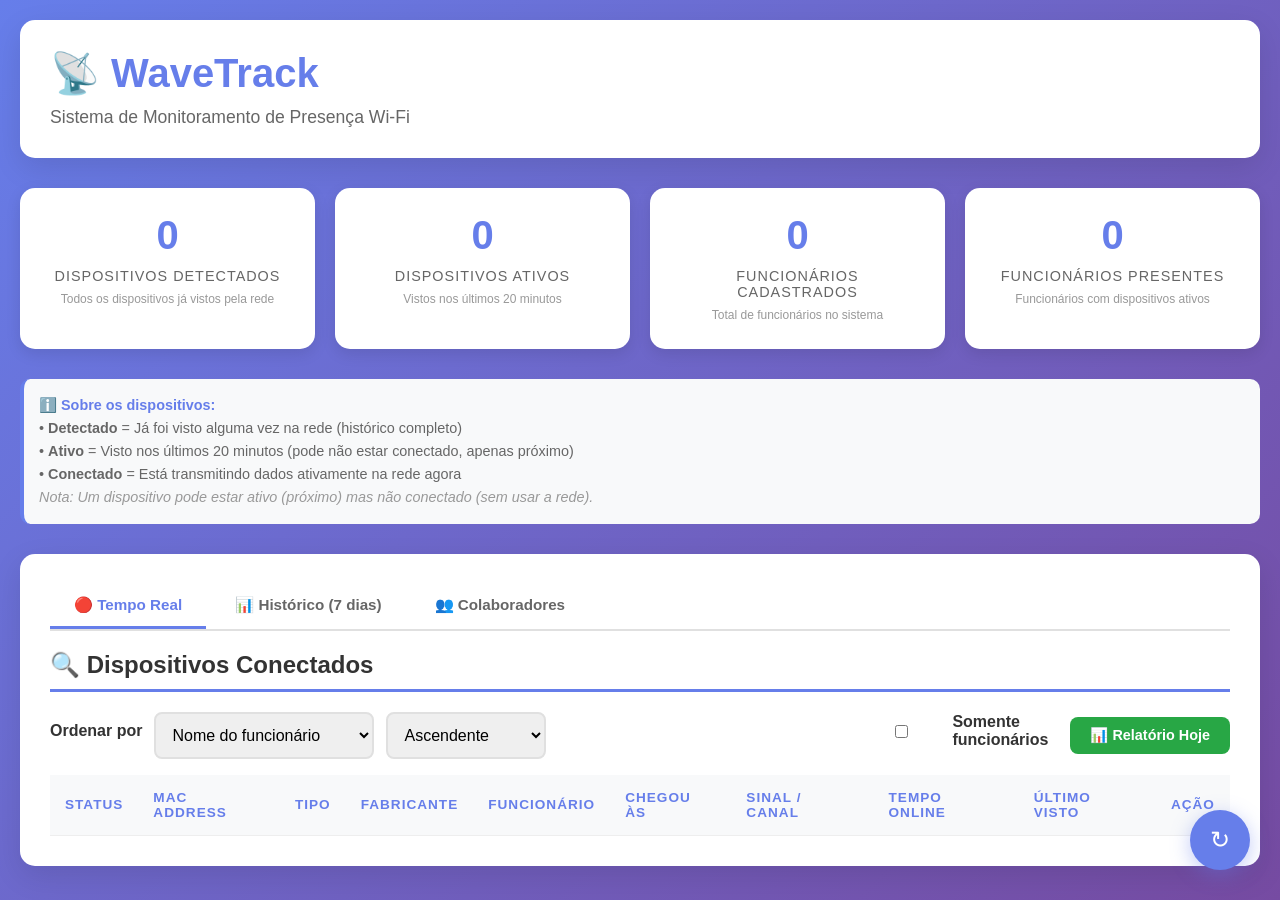
==== web/index.html @ fb675078 "# WaveTrack v1.0 - Sistema Completo de Monitoramento de Presença ## 🎉 Release Inicial - Production R" ====
<!DOCTYPE html>
<html lang="pt-BR">
<head>
    <meta charset="UTF-8">
    <meta name="viewport" content="width=device-width, initial-scale=1.0">
    <title>WaveTrack - Dashboard de Gerenciamento</title>
    <link rel="stylesheet" href="css/style.css">
</head>
<body>
    <div class="container">
        <header>
            <h1>📡 WaveTrack</h1>
            <p class="subtitle">Sistema de Monitoramento de Presença Wi-Fi</p>
        </header>

        <div class="stats">
            <div class="stat-card">
                <div class="stat-number" id="totalDevices">0</div>
                <div class="stat-label">Dispositivos Detectados</div>
                <div style="font-size: 0.75em; color: #999; margin-top: 8px; line-height: 1.3;">
                    Todos os dispositivos já vistos pela rede
                </div>
            </div>
            <div class="stat-card">
                <div class="stat-number" id="activeDevices">0</div>
                <div class="stat-label">Dispositivos Ativos</div>
                <div style="font-size: 0.75em; color: #999; margin-top: 8px; line-height: 1.3;">
                    Vistos nos últimos 20 minutos
                </div>
            </div>
            <div class="stat-card">
                <div class="stat-number" id="totalEmployees">0</div>
                <div class="stat-label">Funcionários Cadastrados</div>
                <div style="font-size: 0.75em; color: #999; margin-top: 8px; line-height: 1.3;">
                    Total de funcionários no sistema
                </div>
            </div>
            <div class="stat-card">
                <div class="stat-number" id="presentEmployees">0</div>
                <div class="stat-label">Funcionários Presentes</div>
                <div style="font-size: 0.75em; color: #999; margin-top: 8px; line-height: 1.3;">
                    Funcionários com dispositivos ativos
                </div>
            </div>
        </div>

        <div style="background: #f8f9fa; padding: 15px; border-radius: 10px; margin-bottom: 30px; border-left: 4px solid #667eea;">
            <p style="margin: 0; color: #555; font-size: 0.9em; line-height: 1.6;">
                <strong style="color: #667eea;">ℹ️ Sobre os dispositivos:</strong><br>
                <span style="color: #666;">
                    • <strong>Detectado</strong> = Já foi visto alguma vez na rede (histórico completo)<br>
                    • <strong>Ativo</strong> = Visto nos últimos 20 minutos (pode não estar conectado, apenas próximo)<br>
                    • <strong>Conectado</strong> = Está transmitindo dados ativamente na rede agora<br>
                    <em style="color: #999;">Nota: Um dispositivo pode estar ativo (próximo) mas não conectado (sem usar a rede).</em>
                </span>
            </p>
        </div>

        <div class="main-content">
            <div class="card">
                <!-- Tabs de navegação -->
                <div class="tabs">
                    <button class="tab active" onclick="switchTab('current')">
                        🔴 Tempo Real
                    </button>
                    <button class="tab" onclick="switchTab('history')">
                        📊 Histórico (7 dias)
                    </button>
                    <button class="tab" onclick="switchTab('employees')">
                        👥 Colaboradores
                    </button>
                </div>

                <!-- Aba: Tempo Real -->
                <div id="tab-current" class="tab-content active">
                    <h2>🔍 Dispositivos Conectados</h2>
                    <div style="display:flex; gap:12px; align-items:center; margin-bottom:16px; flex-wrap: wrap;">
                        <label style="font-weight:600; color:#333;">Ordenar por</label>
                        <select id="sortField" style="max-width:220px;">
                            <option value="name">Nome do funcionário</option>
                            <option value="arrival">Chegou às</option>
                            <option value="duration">Tempo online</option>
                        </select>
                        <select id="sortDir" style="max-width:160px;">
                            <option value="asc">Ascendente</option>
                            <option value="desc">Descendente</option>
                        </select>
                        <label style="display:flex; align-items:center; gap:8px; margin-left:auto;">
                            <input type="checkbox" id="onlyEmployees" /> Somente funcionários
                        </label>
                        <button class="btn btn-success" onclick="downloadReport()" style="margin-left:10px;">
                            📊 Relatório Hoje
                        </button>
                    </div>
                    <div id="devicesTableContainer">
                        <table id="devicesTable">
                            <thead>
                                <tr>
                                    <th>Status</th>
                                    <th>MAC Address</th>
                                    <th>Tipo</th>
                                    <th>Fabricante</th>
                                    <th>Funcionário</th>
                                    <th>Chegou às</th>
                                    <th>Sinal / Canal</th>
                                    <th>Tempo online</th>
                                    <th>Último Visto</th>
                                    <th>Ação</th>
                                </tr>
                            </thead>
                            <tbody id="devicesBody">
                            </tbody>
                        </table>
                    </div>
                </div>

                <!-- Aba: Histórico -->
                <div id="tab-history" class="tab-content">
                    <h2>📊 Histórico de Presença - Últimos 7 Dias</h2>
                    <div id="historyContainer"></div>
                </div>

                <!-- Aba: Colaboradores -->
                <div id="tab-employees" class="tab-content">
                    <h2>👥 Gerenciamento de Colaboradores</h2>
                    <div style="display:flex; justify-content:space-between; align-items:center; margin-bottom:20px;">
                        <p style="color:#666; margin:0;">Total de <strong id="employeeCount">0</strong> colaborador(es) cadastrado(s)</p>
                        <button class="btn btn-success" onclick="openNewEmployeeModal()">
                            ➕ Novo Colaborador
                        </button>
                    </div>
                    <div id="employeesTableContainer">
                        <table id="employeesTable">
                            <thead>
                                <tr>
                                    <th>Nome</th>
                                    <th>MAC Address</th>
                                    <th>Departamento</th>
                                    <th>Tipo de Dispositivo</th>
                                    <th>Fabricante</th>
                                    <th>Data de Cadastro</th>
                                    <th>Ações</th>
                                </tr>
                            </thead>
                            <tbody id="employeesBody">
                            </tbody>
                        </table>
                    </div>
                </div>
            </div>
        </div>
    </div>

    <!-- Modal de Cadastro -->
    <div id="associateModal" class="modal">
        <div class="modal-content">
            <h2 id="modalTitle">👤 Cadastrar Funcionário</h2>
            <form id="associateForm">
                <div class="form-group">
                    <label>MAC Address</label>
                    <input type="text" id="modalMAC" readonly class="mac-address">
                </div>
                <div class="form-group">
                    <label>Nome do Funcionário *</label>
                    <input type="text" id="employeeName" required placeholder="Digite o nome completo">
                </div>
                <div class="form-group">
                    <label>Departamento</label>
                    <input type="text" id="employeeDepartment" placeholder="Ex: TI, RH, Vendas">
                </div>
                <div class="form-group">
                    <label>Tipo de Dispositivo</label>
                    <select id="deviceType">
                        <option value="">Detectado automaticamente</option>
                        <optgroup label="Notebooks">
                            <option value="notebook-windows">Notebook Windows</option>
                            <option value="notebook-mac">Notebook Mac</option>
                            <option value="notebook-linux">Notebook Linux</option>
                        </optgroup>
                        <optgroup label="Smartphones">
                            <option value="iphone-17">iPhone 17</option>
                            <option value="iphone-16">iPhone 16</option>
                            <option value="iphone-15">iPhone 15</option>
                            <option value="iphone-14">iPhone 14</option>
                            <option value="iphone-13">iPhone 13</option>
                            <option value="iphone-12">iPhone 12</option>
                            <option value="samsung-s24">Samsung Galaxy S24</option>
                            <option value="samsung-s23">Samsung Galaxy S23</option>
                            <option value="samsung-a54">Samsung Galaxy A54</option>
                            <option value="xiaomi-13">Xiaomi 13</option>
                            <option value="xiaomi-redmi">Xiaomi Redmi Note</option>
                            <option value="motorola-edge">Motorola Edge</option>
                            <option value="motorola-moto-g">Moto G</option>
                        </optgroup>
                        <optgroup label="Tablets">
                            <option value="ipad-pro">iPad Pro</option>
                            <option value="ipad-air">iPad Air</option>
                            <option value="ipad">iPad</option>
                            <option value="samsung-tab-s9">Samsung Galaxy Tab S9</option>
                            <option value="samsung-tab-a">Samsung Galaxy Tab A</option>
                        </optgroup>
                    </select>
                </div>
                <div class="form-group">
                    <label>Fabricante</label>
                    <select id="deviceVendor">
                        <option value="">Detectado automaticamente</option>
                        <option value="Apple">Apple</option>
                        <option value="Samsung">Samsung</option>
                        <option value="Xiaomi">Xiaomi</option>
                        <option value="Motorola">Motorola</option>
                        <option value="Dell">Dell</option>
                        <option value="HP">HP</option>
                        <option value="Lenovo">Lenovo</option>
                        <option value="Asus">Asus</option>
                        <option value="Acer">Acer</option>
                        <option value="LG">LG</option>
                        <option value="Huawei">Huawei</option>
                        <option value="OnePlus">OnePlus</option>
                        <option value="Google">Google</option>
                        <option value="Microsoft">Microsoft</option>
                        <option value="Sony">Sony</option>
                    </select>
                </div>
                <div style="display: flex; gap: 10px; margin-top: 30px;">
                    <button type="submit" class="btn btn-success" style="flex: 1;">Salvar</button>
                    <button type="button" class="btn btn-primary" onclick="closeModal()" style="flex: 1;">Cancelar</button>
                </div>
            </form>
        </div>
    </div>

    <button class="refresh-btn" onclick="loadData()" title="Atualizar dados">
        ↻
    </button>

    <script src="js/app.js"></script>
</body>
</html>
---- web/css/style.css ----
* {
    margin: 0;
    padding: 0;
    box-sizing: border-box;
}

body {
    font-family: -apple-system, BlinkMacSystemFont, 'Segoe UI', Roboto, Oxygen, Ubuntu, Cantarell, sans-serif;
    background: linear-gradient(135deg, #667eea 0%, #764ba2 100%);
    min-height: 100vh;
    padding: 20px;
}

.container {
    max-width: 1400px;
    margin: 0 auto;
}

header {
    background: white;
    padding: 30px;
    border-radius: 15px;
    box-shadow: 0 10px 30px rgba(0,0,0,0.1);
    margin-bottom: 30px;
}

h1 {
    color: #667eea;
    font-size: 2.5em;
    margin-bottom: 10px;
}

.subtitle {
    color: #666;
    font-size: 1.1em;
}

.stats {
    display: grid;
    grid-template-columns: repeat(auto-fit, minmax(200px, 1fr));
    gap: 20px;
    margin-bottom: 30px;
}

.stat-card {
    background: white;
    padding: 25px;
    border-radius: 15px;
    box-shadow: 0 5px 15px rgba(0,0,0,0.1);
    text-align: center;
}

.stat-number {
    font-size: 2.5em;
    font-weight: bold;
    color: #667eea;
    margin-bottom: 10px;
}

.stat-label {
    color: #666;
    font-size: 0.9em;
    text-transform: uppercase;
    letter-spacing: 1px;
}

.main-content {
    display: grid;
    grid-template-columns: 1fr;
    gap: 30px;
}

.card {
    background: white;
    padding: 30px;
    border-radius: 15px;
    box-shadow: 0 10px 30px rgba(0,0,0,0.1);
}

h2 {
    color: #333;
    margin-bottom: 20px;
    padding-bottom: 10px;
    border-bottom: 3px solid #667eea;
}

table {
    width: 100%;
    border-collapse: collapse;
}

th, td {
    padding: 15px;
    text-align: left;
    border-bottom: 1px solid #eee;
}

th {
    background: #f8f9fa;
    color: #667eea;
    font-weight: 600;
    text-transform: uppercase;
    font-size: 0.85em;
    letter-spacing: 1px;
}

tr:hover {
    background: #f8f9fa;
}

.status {
    display: inline-block;
    padding: 5px 15px;
    border-radius: 20px;
    font-size: 0.85em;
    font-weight: 600;
}

.status.active {
    background: #d4edda;
    color: #155724;
}

.status.inactive {
    background: #f8d7da;
    color: #721c24;
}

.signal {
    display: flex;
    align-items: center;
    gap: 10px;
}

.signal-bar {
    width: 100px;
    height: 8px;
    background: #e0e0e0;
    border-radius: 4px;
    overflow: hidden;
}

.signal-fill {
    height: 100%;
    background: linear-gradient(90deg, #dc3545, #ffc107, #28a745);
    transition: width 0.3s;
}

.btn {
    padding: 10px 20px;
    border: none;
    border-radius: 8px;
    cursor: pointer;
    font-weight: 600;
    transition: all 0.3s;
    font-size: 0.9em;
}

.btn-primary {
    background: #667eea;
    color: white;
}

.btn-primary:hover {
    background: #5568d3;
    transform: translateY(-2px);
    box-shadow: 0 5px 15px rgba(102, 126, 234, 0.4);
}

.btn-success {
    background: #28a745;
    color: white;
}

.btn-success:hover {
    background: #218838;
}

.modal {
    display: none;
    position: fixed;
    top: 0;
    left: 0;
    width: 100%;
    height: 100%;
    background: rgba(0,0,0,0.5);
    z-index: 1000;
    align-items: center;
    justify-content: center;
}

.modal.show {
    display: flex;
}

.modal-content {
    background: white;
    padding: 40px;
    border-radius: 15px;
    max-width: 500px;
    width: 90%;
    box-shadow: 0 20px 60px rgba(0,0,0,0.3);
}

.form-group {
    margin-bottom: 20px;
}

label {
    display: block;
    margin-bottom: 8px;
    color: #333;
    font-weight: 600;
}

input, select {
    width: 100%;
    padding: 12px;
    border: 2px solid #e0e0e0;
    border-radius: 8px;
    font-size: 1em;
    transition: border-color 0.3s;
}

input:focus, select:focus {
    outline: none;
    border-color: #667eea;
}

.mac-address {
    font-family: 'Courier New', monospace;
    font-weight: 600;
    color: #764ba2;
}

.employee-name {
    font-weight: 600;
    color: #667eea;
}

.refresh-btn {
    position: fixed;
    bottom: 30px;
    right: 30px;
    width: 60px;
    height: 60px;
    border-radius: 50%;
    background: #667eea;
    color: white;
    border: none;
    cursor: pointer;
    box-shadow: 0 5px 20px rgba(102, 126, 234, 0.4);
    font-size: 1.5em;
    transition: all 0.3s;
}

.refresh-btn:hover {
    transform: scale(1.1) rotate(180deg);
}

.empty-state {
    text-align: center;
    padding: 60px 20px;
    color: #999;
}

.empty-state svg {
    width: 100px;
    height: 100px;
    margin-bottom: 20px;
    opacity: 0.3;
}

@keyframes spin {
    to { transform: rotate(360deg); }
}

.loading {
    animation: spin 1s linear infinite;
}

/* Tabs */
.tabs {
    display: flex;
    gap: 5px;
    margin-bottom: 20px;
    border-bottom: 2px solid #e0e0e0;
    flex-wrap: wrap;
}

.tab {
    padding: 12px 24px;
    background: transparent;
    border: none;
    cursor: pointer;
    font-weight: 600;
    color: #666;
    border-bottom: 3px solid transparent;
    transition: all 0.3s;
    font-size: 0.95em;
}

.tab:hover {
    color: #667eea;
    background: #f8f9fa;
}

.tab.active {
    color: #667eea;
    border-bottom-color: #667eea;
}

.tab-content {
    display: none;
}

.tab-content.active {
    display: block;
}

.history-header {
    display: flex;
    justify-content: space-between;
    align-items: center;
    margin-bottom: 20px;
    padding: 15px;
    background: #f8f9fa;
    border-radius: 10px;
}

.history-date {
    font-size: 1.2em;
    font-weight: 600;
    color: #667eea;
}

.history-stats {
    display: flex;
    gap: 20px;
    font-size: 0.9em;
    color: #666;
}

.history-stats span {
    display: flex;
    align-items: center;
    gap: 5px;
}

.badge {
    display: inline-block;
    padding: 4px 12px;
    border-radius: 12px;
    font-size: 0.85em;
    font-weight: 600;
    background: #667eea;
    color: white;
}

/* Action Buttons */
.btn-danger {
    background: #dc3545;
    color: white;
}

.btn-danger:hover {
    background: #c82333;
}

.btn-warning {
    background: #ffc107;
    color: #333;
}

.btn-warning:hover {
    background: #e0a800;
}

.btn-group {
    display: flex;
    gap: 8px;
}

.btn-sm {
    padding: 6px 12px;
    font-size: 0.8em;
}

.confirm-dialog {
    position: fixed;
    top: 0;
    left: 0;
    width: 100%;
    height: 100%;
    background: rgba(0,0,0,0.6);
    display: none;
    align-items: center;
    justify-content: center;
    z-index: 1001;
}

.confirm-dialog.show {
    display: flex;
}

.confirm-content {
    background: white;
    padding: 30px;
    border-radius: 10px;
    max-width: 400px;
    text-align: center;
}

.confirm-content h3 {
    color: #dc3545;
    margin-bottom: 15px;
}

.confirm-content p {
    color: #666;
    margin-bottom: 20px;
    line-height: 1.5;
}

.confirm-buttons {
    display: flex;
    gap: 10px;
    justify-content: center;
}
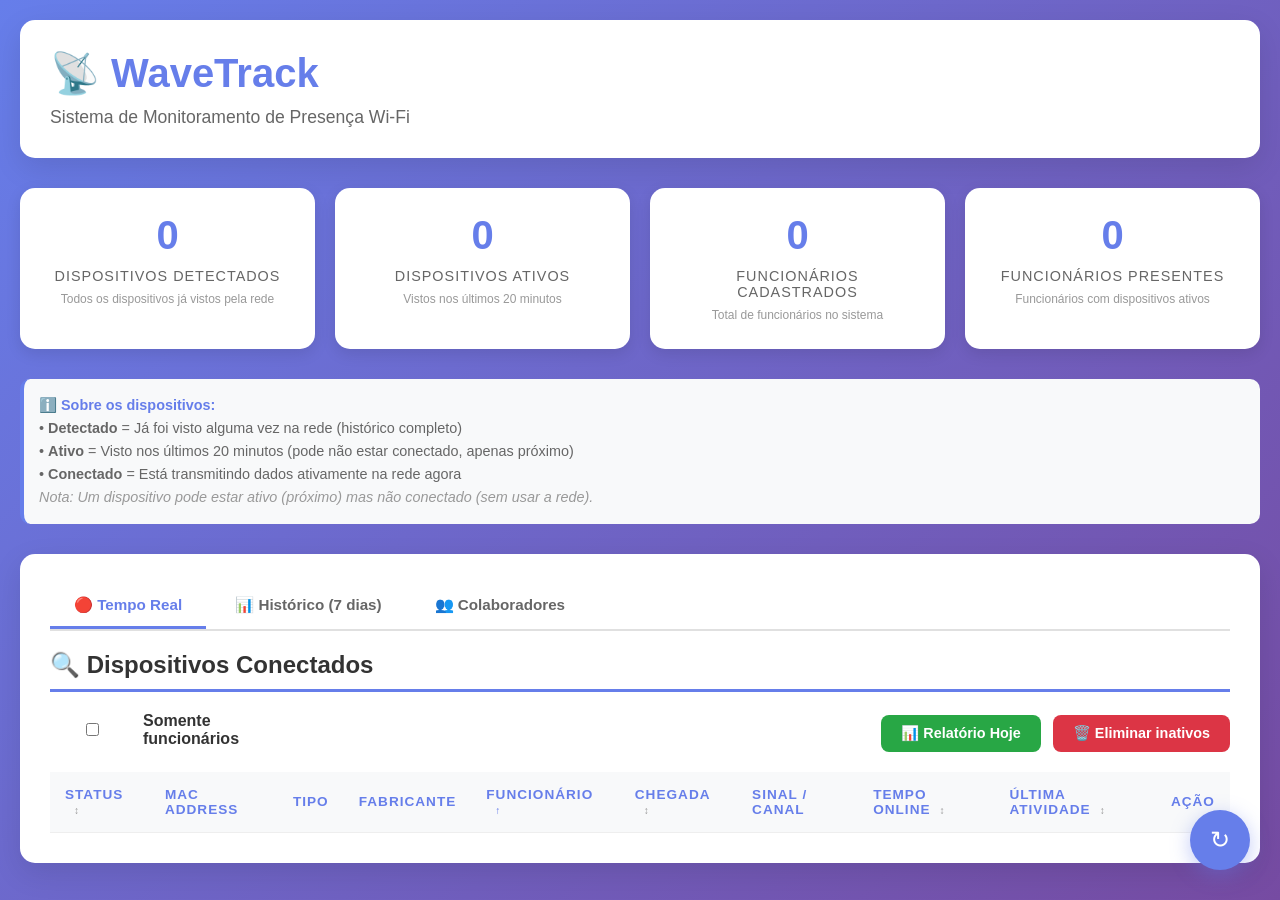
==== commit c4c3d2d5: "add inactive addresses removal" ====
--- a/web/index.html
+++ b/web/index.html
@@ -75,36 +75,29 @@
                 <div id="tab-current" class="tab-content active">
                     <h2>🔍 Dispositivos Conectados</h2>
                     <div style="display:flex; gap:12px; align-items:center; margin-bottom:16px; flex-wrap: wrap;">
-                        <label style="font-weight:600; color:#333;">Ordenar por</label>
-                        <select id="sortField" style="max-width:220px;">
-                            <option value="name">Nome do funcionário</option>
-                            <option value="arrival">Chegou às</option>
-                            <option value="duration">Tempo online</option>
-                        </select>
-                        <select id="sortDir" style="max-width:160px;">
-                            <option value="asc">Ascendente</option>
-                            <option value="desc">Descendente</option>
-                        </select>
-                        <label style="display:flex; align-items:center; gap:8px; margin-left:auto;">
+                        <label style="display:flex; align-items:center; gap:8px;">
                             <input type="checkbox" id="onlyEmployees" /> Somente funcionários
                         </label>
-                        <button class="btn btn-success" onclick="downloadReport()" style="margin-left:10px;">
+                        <button class="btn btn-success" onclick="downloadReport()" style="margin-left:auto;">
                             📊 Relatório Hoje
+                        </button>
+                        <button class="btn btn-danger" onclick="cleanupInactive()">
+                            🗑️ Eliminar inativos
                         </button>
                     </div>
                     <div id="devicesTableContainer">
                         <table id="devicesTable">
                             <thead>
                                 <tr>
-                                    <th>Status</th>
+                                    <th class="sortable" onclick="sortTable('status')">Status<span id="sort-status" class="sort-icon"></span></th>
                                     <th>MAC Address</th>
                                     <th>Tipo</th>
                                     <th>Fabricante</th>
-                                    <th>Funcionário</th>
-                                    <th>Chegou às</th>
+                                    <th class="sortable" onclick="sortTable('name')">Funcionário<span id="sort-name" class="sort-icon"></span></th>
+                                    <th class="sortable" onclick="sortTable('arrival')">Chegada<span id="sort-arrival" class="sort-icon"></span></th>
                                     <th>Sinal / Canal</th>
-                                    <th>Tempo online</th>
-                                    <th>Último Visto</th>
+                                    <th class="sortable" onclick="sortTable('duration')">Tempo online<span id="sort-duration" class="sort-icon"></span></th>
+                                    <th class="sortable" onclick="sortTable('lastseen')">Última atividade<span id="sort-lastseen" class="sort-icon"></span></th>
                                     <th>Ação</th>
                                 </tr>
                             </thead>
@@ -125,9 +118,14 @@
                     <h2>👥 Gerenciamento de Colaboradores</h2>
                     <div style="display:flex; justify-content:space-between; align-items:center; margin-bottom:20px;">
                         <p style="color:#666; margin:0;">Total de <strong id="employeeCount">0</strong> colaborador(es) cadastrado(s)</p>
-                        <button class="btn btn-success" onclick="openNewEmployeeModal()">
-                            ➕ Novo Colaborador
-                        </button>
+                        <div style="display:flex; gap:10px;">
+                            <button class="btn btn-primary" onclick="openQRCodeModal()">
+                                🔲 Gerar QR Code
+                            </button>
+                            <button class="btn btn-success" onclick="openNewEmployeeModal()">
+                                ➕ Novo Colaborador
+                            </button>
+                        </div>
                     </div>
                     <div id="employeesTableContainer">
                         <table id="employeesTable">
@@ -230,10 +228,58 @@
         </div>
     </div>
 
+    <!-- Modal do QR Code -->
+    <div id="qrModal" class="modal">
+        <div class="modal-content" style="max-width: 500px;">
+            <span class="close" onclick="closeQRModal()">&times;</span>
+            <h2 style="margin-bottom: 20px;">🔲 QR Code de Cadastro</h2>
+            
+            <div id="qrLoading" style="text-align:center; padding:40px; display:none;">
+                <div style="margin: 0 auto; width: 50px; height: 50px; border: 4px solid #f3f3f3; border-top: 4px solid #4CAF50; border-radius: 50%; animation: spin 1s linear infinite;"></div>
+                <p style="margin-top:15px; color:#666;">Gerando QR Code...</p>
+            </div>
+
+            <div id="qrContent" style="display:none;">
+                <div style="background:#f9f9f9; padding:20px; border-radius:10px; text-align:center; margin-bottom:20px;">
+                    <img id="qrCodeImage" src="" alt="QR Code" style="max-width:100%; height:auto; border-radius:8px;">
+                </div>
+
+                <div style="background:#e8f5e9; border-left:4px solid #4CAF50; padding:15px; border-radius:5px; margin-bottom:15px;">
+                    <p style="margin:0; font-size:14px; line-height:1.6;">
+                        <strong>📱 Instruções:</strong><br>
+                        1. Peça ao novo colaborador para escanear este QR Code<br>
+                        2. O colaborador deve estar conectado à mesma rede Wi-Fi<br>
+                        3. O QR Code expira em <strong>24 horas</strong><br>
+                        4. Pode ser usado <strong>apenas uma vez</strong>
+                    </p>
+                </div>
+
+                <div style="background:#fff3e0; border-left:4px solid #ff9800; padding:15px; border-radius:5px; margin-bottom:20px;">
+                    <p style="margin:0; font-size:13px;">
+                        ⏱️ Este QR Code expira em <strong id="qrExpiration">24 horas</strong>
+                    </p>
+                </div>
+
+                <div style="display:flex; gap:10px;">
+                    <button class="btn btn-primary" onclick="copyQRLink()" style="flex:1;">
+                        📋 Copiar Link
+                    </button>
+                    <button class="btn btn-success" onclick="closeQRModal()" style="flex:1;">
+                        ✓ Fechar
+                    </button>
+                </div>
+            </div>
+
+            <div id="qrError" style="display:none; background:#ffebee; border-left:4px solid #f44336; padding:15px; border-radius:5px;">
+                <p style="margin:0; color:#c62828;" id="qrErrorMessage"></p>
+            </div>
+        </div>
+    </div>
+
     <button class="refresh-btn" onclick="loadData()" title="Atualizar dados">
         ↻
     </button>
 
-    <script src="js/app.js"></script>
+    <script src="js/app.js?v=7"></script>
 </body>
 </html>
--- a/web/css/style.css
+++ b/web/css/style.css
@@ -102,6 +102,40 @@
     text-transform: uppercase;
     font-size: 0.85em;
     letter-spacing: 1px;
+}
+
+th.sortable {
+    cursor: pointer;
+    user-select: none;
+    transition: background-color 0.2s;
+}
+
+th.sortable:hover {
+    background: #e9ecef;
+}
+
+.sort-icon {
+    display: inline-block;
+    margin-left: 6px;
+    font-size: 0.75em;
+    color: #999;
+    transition: color 0.2s;
+    vertical-align: middle;
+    width: 12px;
+    text-align: center;
+}
+
+.sort-icon:empty::before {
+    content: '↕';
+}
+
+th.sortable:hover .sort-icon {
+    color: #667eea;
+}
+
+th.sortable.active .sort-icon {
+    color: #667eea;
+    font-weight: bold;
 }
 
 tr:hover {
@@ -185,8 +219,6 @@
     height: 100%;
     background: rgba(0,0,0,0.5);
     z-index: 1000;
-    align-items: center;
-    justify-content: center;
 }
 
 .modal.show {
@@ -200,6 +232,29 @@
     max-width: 500px;
     width: 90%;
     box-shadow: 0 20px 60px rgba(0,0,0,0.3);
+    position: relative;
+    margin: auto;
+}
+
+.close {
+    position: absolute;
+    top: 15px;
+    right: 20px;
+    font-size: 32px;
+    font-weight: bold;
+    color: #999;
+    cursor: pointer;
+    line-height: 1;
+    transition: color 0.3s;
+    background: none;
+    border: none;
+    padding: 0;
+    width: 32px;
+    height: 32px;
+}
+
+.close:hover {
+    color: #333;
 }
 
 .form-group {
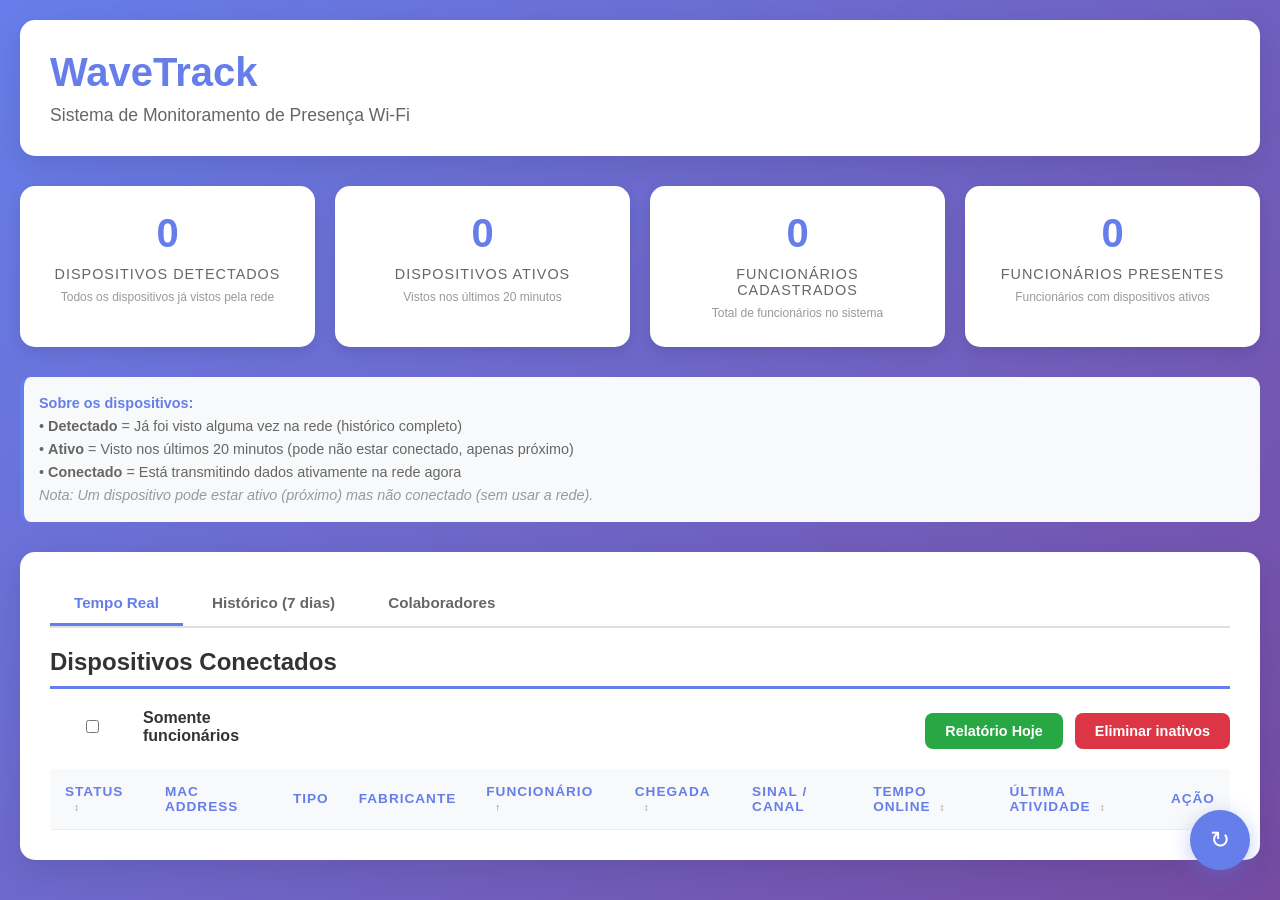
==== commit 0a28c304: "feat: launch WaveTrack v1.0 with SQLite migration, REST API enhancements, and reorganized documentat" ====
--- a/web/index.html
+++ b/web/index.html
@@ -1,285 +1,285 @@
 <!DOCTYPE html>
 <html lang="pt-BR">
 <head>
-    <meta charset="UTF-8">
-    <meta name="viewport" content="width=device-width, initial-scale=1.0">
-    <title>WaveTrack - Dashboard de Gerenciamento</title>
-    <link rel="stylesheet" href="css/style.css">
+ <meta charset="UTF-8">
+ <meta name="viewport" content="width=device-width, initial-scale=1.0">
+ <title>WaveTrack - Dashboard de Gerenciamento</title>
+ <link rel="stylesheet" href="css/style.css">
 </head>
 <body>
-    <div class="container">
-        <header>
-            <h1>📡 WaveTrack</h1>
-            <p class="subtitle">Sistema de Monitoramento de Presença Wi-Fi</p>
-        </header>
-
-        <div class="stats">
-            <div class="stat-card">
-                <div class="stat-number" id="totalDevices">0</div>
-                <div class="stat-label">Dispositivos Detectados</div>
-                <div style="font-size: 0.75em; color: #999; margin-top: 8px; line-height: 1.3;">
-                    Todos os dispositivos já vistos pela rede
-                </div>
-            </div>
-            <div class="stat-card">
-                <div class="stat-number" id="activeDevices">0</div>
-                <div class="stat-label">Dispositivos Ativos</div>
-                <div style="font-size: 0.75em; color: #999; margin-top: 8px; line-height: 1.3;">
-                    Vistos nos últimos 20 minutos
-                </div>
-            </div>
-            <div class="stat-card">
-                <div class="stat-number" id="totalEmployees">0</div>
-                <div class="stat-label">Funcionários Cadastrados</div>
-                <div style="font-size: 0.75em; color: #999; margin-top: 8px; line-height: 1.3;">
-                    Total de funcionários no sistema
-                </div>
-            </div>
-            <div class="stat-card">
-                <div class="stat-number" id="presentEmployees">0</div>
-                <div class="stat-label">Funcionários Presentes</div>
-                <div style="font-size: 0.75em; color: #999; margin-top: 8px; line-height: 1.3;">
-                    Funcionários com dispositivos ativos
-                </div>
-            </div>
-        </div>
-
-        <div style="background: #f8f9fa; padding: 15px; border-radius: 10px; margin-bottom: 30px; border-left: 4px solid #667eea;">
-            <p style="margin: 0; color: #555; font-size: 0.9em; line-height: 1.6;">
-                <strong style="color: #667eea;">ℹ️ Sobre os dispositivos:</strong><br>
-                <span style="color: #666;">
-                    • <strong>Detectado</strong> = Já foi visto alguma vez na rede (histórico completo)<br>
-                    • <strong>Ativo</strong> = Visto nos últimos 20 minutos (pode não estar conectado, apenas próximo)<br>
-                    • <strong>Conectado</strong> = Está transmitindo dados ativamente na rede agora<br>
-                    <em style="color: #999;">Nota: Um dispositivo pode estar ativo (próximo) mas não conectado (sem usar a rede).</em>
-                </span>
-            </p>
-        </div>
-
-        <div class="main-content">
-            <div class="card">
-                <!-- Tabs de navegação -->
-                <div class="tabs">
-                    <button class="tab active" onclick="switchTab('current')">
-                        🔴 Tempo Real
-                    </button>
-                    <button class="tab" onclick="switchTab('history')">
-                        📊 Histórico (7 dias)
-                    </button>
-                    <button class="tab" onclick="switchTab('employees')">
-                        👥 Colaboradores
-                    </button>
-                </div>
-
-                <!-- Aba: Tempo Real -->
-                <div id="tab-current" class="tab-content active">
-                    <h2>🔍 Dispositivos Conectados</h2>
-                    <div style="display:flex; gap:12px; align-items:center; margin-bottom:16px; flex-wrap: wrap;">
-                        <label style="display:flex; align-items:center; gap:8px;">
-                            <input type="checkbox" id="onlyEmployees" /> Somente funcionários
-                        </label>
-                        <button class="btn btn-success" onclick="downloadReport()" style="margin-left:auto;">
-                            📊 Relatório Hoje
-                        </button>
-                        <button class="btn btn-danger" onclick="cleanupInactive()">
-                            🗑️ Eliminar inativos
-                        </button>
-                    </div>
-                    <div id="devicesTableContainer">
-                        <table id="devicesTable">
-                            <thead>
-                                <tr>
-                                    <th class="sortable" onclick="sortTable('status')">Status<span id="sort-status" class="sort-icon"></span></th>
-                                    <th>MAC Address</th>
-                                    <th>Tipo</th>
-                                    <th>Fabricante</th>
-                                    <th class="sortable" onclick="sortTable('name')">Funcionário<span id="sort-name" class="sort-icon"></span></th>
-                                    <th class="sortable" onclick="sortTable('arrival')">Chegada<span id="sort-arrival" class="sort-icon"></span></th>
-                                    <th>Sinal / Canal</th>
-                                    <th class="sortable" onclick="sortTable('duration')">Tempo online<span id="sort-duration" class="sort-icon"></span></th>
-                                    <th class="sortable" onclick="sortTable('lastseen')">Última atividade<span id="sort-lastseen" class="sort-icon"></span></th>
-                                    <th>Ação</th>
-                                </tr>
-                            </thead>
-                            <tbody id="devicesBody">
-                            </tbody>
-                        </table>
-                    </div>
-                </div>
-
-                <!-- Aba: Histórico -->
-                <div id="tab-history" class="tab-content">
-                    <h2>📊 Histórico de Presença - Últimos 7 Dias</h2>
-                    <div id="historyContainer"></div>
-                </div>
-
-                <!-- Aba: Colaboradores -->
-                <div id="tab-employees" class="tab-content">
-                    <h2>👥 Gerenciamento de Colaboradores</h2>
-                    <div style="display:flex; justify-content:space-between; align-items:center; margin-bottom:20px;">
-                        <p style="color:#666; margin:0;">Total de <strong id="employeeCount">0</strong> colaborador(es) cadastrado(s)</p>
-                        <div style="display:flex; gap:10px;">
-                            <button class="btn btn-primary" onclick="openQRCodeModal()">
-                                🔲 Gerar QR Code
-                            </button>
-                            <button class="btn btn-success" onclick="openNewEmployeeModal()">
-                                ➕ Novo Colaborador
-                            </button>
-                        </div>
-                    </div>
-                    <div id="employeesTableContainer">
-                        <table id="employeesTable">
-                            <thead>
-                                <tr>
-                                    <th>Nome</th>
-                                    <th>MAC Address</th>
-                                    <th>Departamento</th>
-                                    <th>Tipo de Dispositivo</th>
-                                    <th>Fabricante</th>
-                                    <th>Data de Cadastro</th>
-                                    <th>Ações</th>
-                                </tr>
-                            </thead>
-                            <tbody id="employeesBody">
-                            </tbody>
-                        </table>
-                    </div>
-                </div>
-            </div>
-        </div>
-    </div>
-
-    <!-- Modal de Cadastro -->
-    <div id="associateModal" class="modal">
-        <div class="modal-content">
-            <h2 id="modalTitle">👤 Cadastrar Funcionário</h2>
-            <form id="associateForm">
-                <div class="form-group">
-                    <label>MAC Address</label>
-                    <input type="text" id="modalMAC" readonly class="mac-address">
-                </div>
-                <div class="form-group">
-                    <label>Nome do Funcionário *</label>
-                    <input type="text" id="employeeName" required placeholder="Digite o nome completo">
-                </div>
-                <div class="form-group">
-                    <label>Departamento</label>
-                    <input type="text" id="employeeDepartment" placeholder="Ex: TI, RH, Vendas">
-                </div>
-                <div class="form-group">
-                    <label>Tipo de Dispositivo</label>
-                    <select id="deviceType">
-                        <option value="">Detectado automaticamente</option>
-                        <optgroup label="Notebooks">
-                            <option value="notebook-windows">Notebook Windows</option>
-                            <option value="notebook-mac">Notebook Mac</option>
-                            <option value="notebook-linux">Notebook Linux</option>
-                        </optgroup>
-                        <optgroup label="Smartphones">
-                            <option value="iphone-17">iPhone 17</option>
-                            <option value="iphone-16">iPhone 16</option>
-                            <option value="iphone-15">iPhone 15</option>
-                            <option value="iphone-14">iPhone 14</option>
-                            <option value="iphone-13">iPhone 13</option>
-                            <option value="iphone-12">iPhone 12</option>
-                            <option value="samsung-s24">Samsung Galaxy S24</option>
-                            <option value="samsung-s23">Samsung Galaxy S23</option>
-                            <option value="samsung-a54">Samsung Galaxy A54</option>
-                            <option value="xiaomi-13">Xiaomi 13</option>
-                            <option value="xiaomi-redmi">Xiaomi Redmi Note</option>
-                            <option value="motorola-edge">Motorola Edge</option>
-                            <option value="motorola-moto-g">Moto G</option>
-                        </optgroup>
-                        <optgroup label="Tablets">
-                            <option value="ipad-pro">iPad Pro</option>
-                            <option value="ipad-air">iPad Air</option>
-                            <option value="ipad">iPad</option>
-                            <option value="samsung-tab-s9">Samsung Galaxy Tab S9</option>
-                            <option value="samsung-tab-a">Samsung Galaxy Tab A</option>
-                        </optgroup>
-                    </select>
-                </div>
-                <div class="form-group">
-                    <label>Fabricante</label>
-                    <select id="deviceVendor">
-                        <option value="">Detectado automaticamente</option>
-                        <option value="Apple">Apple</option>
-                        <option value="Samsung">Samsung</option>
-                        <option value="Xiaomi">Xiaomi</option>
-                        <option value="Motorola">Motorola</option>
-                        <option value="Dell">Dell</option>
-                        <option value="HP">HP</option>
-                        <option value="Lenovo">Lenovo</option>
-                        <option value="Asus">Asus</option>
-                        <option value="Acer">Acer</option>
-                        <option value="LG">LG</option>
-                        <option value="Huawei">Huawei</option>
-                        <option value="OnePlus">OnePlus</option>
-                        <option value="Google">Google</option>
-                        <option value="Microsoft">Microsoft</option>
-                        <option value="Sony">Sony</option>
-                    </select>
-                </div>
-                <div style="display: flex; gap: 10px; margin-top: 30px;">
-                    <button type="submit" class="btn btn-success" style="flex: 1;">Salvar</button>
-                    <button type="button" class="btn btn-primary" onclick="closeModal()" style="flex: 1;">Cancelar</button>
-                </div>
-            </form>
-        </div>
-    </div>
-
-    <!-- Modal do QR Code -->
-    <div id="qrModal" class="modal">
-        <div class="modal-content" style="max-width: 500px;">
-            <span class="close" onclick="closeQRModal()">&times;</span>
-            <h2 style="margin-bottom: 20px;">🔲 QR Code de Cadastro</h2>
-            
-            <div id="qrLoading" style="text-align:center; padding:40px; display:none;">
-                <div style="margin: 0 auto; width: 50px; height: 50px; border: 4px solid #f3f3f3; border-top: 4px solid #4CAF50; border-radius: 50%; animation: spin 1s linear infinite;"></div>
-                <p style="margin-top:15px; color:#666;">Gerando QR Code...</p>
-            </div>
-
-            <div id="qrContent" style="display:none;">
-                <div style="background:#f9f9f9; padding:20px; border-radius:10px; text-align:center; margin-bottom:20px;">
-                    <img id="qrCodeImage" src="" alt="QR Code" style="max-width:100%; height:auto; border-radius:8px;">
-                </div>
-
-                <div style="background:#e8f5e9; border-left:4px solid #4CAF50; padding:15px; border-radius:5px; margin-bottom:15px;">
-                    <p style="margin:0; font-size:14px; line-height:1.6;">
-                        <strong>📱 Instruções:</strong><br>
-                        1. Peça ao novo colaborador para escanear este QR Code<br>
-                        2. O colaborador deve estar conectado à mesma rede Wi-Fi<br>
-                        3. O QR Code expira em <strong>24 horas</strong><br>
-                        4. Pode ser usado <strong>apenas uma vez</strong>
-                    </p>
-                </div>
-
-                <div style="background:#fff3e0; border-left:4px solid #ff9800; padding:15px; border-radius:5px; margin-bottom:20px;">
-                    <p style="margin:0; font-size:13px;">
-                        ⏱️ Este QR Code expira em <strong id="qrExpiration">24 horas</strong>
-                    </p>
-                </div>
-
-                <div style="display:flex; gap:10px;">
-                    <button class="btn btn-primary" onclick="copyQRLink()" style="flex:1;">
-                        📋 Copiar Link
-                    </button>
-                    <button class="btn btn-success" onclick="closeQRModal()" style="flex:1;">
-                        ✓ Fechar
-                    </button>
-                </div>
-            </div>
-
-            <div id="qrError" style="display:none; background:#ffebee; border-left:4px solid #f44336; padding:15px; border-radius:5px;">
-                <p style="margin:0; color:#c62828;" id="qrErrorMessage"></p>
-            </div>
-        </div>
-    </div>
-
-    <button class="refresh-btn" onclick="loadData()" title="Atualizar dados">
-        ↻
-    </button>
-
-    <script src="js/app.js?v=7"></script>
+ <div class="container">
+ <header>
+ <h1> WaveTrack</h1>
+ <p class="subtitle">Sistema de Monitoramento de Presença Wi-Fi</p>
+ </header>
+
+ <div class="stats">
+ <div class="stat-card">
+ <div class="stat-number" id="totalDevices">0</div>
+ <div class="stat-label">Dispositivos Detectados</div>
+ <div style="font-size: 0.75em; color: #999; margin-top: 8px; line-height: 1.3;">
+ Todos os dispositivos já vistos pela rede
+ </div>
+ </div>
+ <div class="stat-card">
+ <div class="stat-number" id="activeDevices">0</div>
+ <div class="stat-label">Dispositivos Ativos</div>
+ <div style="font-size: 0.75em; color: #999; margin-top: 8px; line-height: 1.3;">
+ Vistos nos últimos 20 minutos
+ </div>
+ </div>
+ <div class="stat-card">
+ <div class="stat-number" id="totalEmployees">0</div>
+ <div class="stat-label">Funcionários Cadastrados</div>
+ <div style="font-size: 0.75em; color: #999; margin-top: 8px; line-height: 1.3;">
+ Total de funcionários no sistema
+ </div>
+ </div>
+ <div class="stat-card">
+ <div class="stat-number" id="presentEmployees">0</div>
+ <div class="stat-label">Funcionários Presentes</div>
+ <div style="font-size: 0.75em; color: #999; margin-top: 8px; line-height: 1.3;">
+ Funcionários com dispositivos ativos
+ </div>
+ </div>
+ </div>
+
+ <div style="background: #f8f9fa; padding: 15px; border-radius: 10px; margin-bottom: 30px; border-left: 4px solid #667eea;">
+ <p style="margin: 0; color: #555; font-size: 0.9em; line-height: 1.6;">
+ <strong style="color: #667eea;"> Sobre os dispositivos:</strong><br>
+ <span style="color: #666;">
+ • <strong>Detectado</strong> = Já foi visto alguma vez na rede (histórico completo)<br>
+ • <strong>Ativo</strong> = Visto nos últimos 20 minutos (pode não estar conectado, apenas próximo)<br>
+ • <strong>Conectado</strong> = Está transmitindo dados ativamente na rede agora<br>
+ <em style="color: #999;">Nota: Um dispositivo pode estar ativo (próximo) mas não conectado (sem usar a rede).</em>
+ </span>
+ </p>
+ </div>
+
+ <div class="main-content">
+ <div class="card">
+ <!-- Tabs de navegação -->
+ <div class="tabs">
+ <button class="tab active" onclick="switchTab('current')">
+ Tempo Real
+ </button>
+ <button class="tab" onclick="switchTab('history')">
+ Histórico (7 dias)
+ </button>
+ <button class="tab" onclick="switchTab('employees')">
+ Colaboradores
+ </button>
+ </div>
+
+ <!-- Aba: Tempo Real -->
+ <div id="tab-current" class="tab-content active">
+ <h2> Dispositivos Conectados</h2>
+ <div style="display:flex; gap:12px; align-items:center; margin-bottom:16px; flex-wrap: wrap;">
+ <label style="display:flex; align-items:center; gap:8px;">
+ <input type="checkbox" id="onlyEmployees" /> Somente funcionários
+ </label>
+ <button class="btn btn-success" onclick="downloadReport()" style="margin-left:auto;">
+ Relatório Hoje
+ </button>
+ <button class="btn btn-danger" onclick="cleanupInactive()">
+ Eliminar inativos
+ </button>
+ </div>
+ <div id="devicesTableContainer">
+ <table id="devicesTable">
+ <thead>
+ <tr>
+ <th class="sortable" onclick="sortTable('status')">Status<span id="sort-status" class="sort-icon"></span></th>
+ <th>MAC Address</th>
+ <th>Tipo</th>
+ <th>Fabricante</th>
+ <th class="sortable" onclick="sortTable('name')">Funcionário<span id="sort-name" class="sort-icon"></span></th>
+ <th class="sortable" onclick="sortTable('arrival')">Chegada<span id="sort-arrival" class="sort-icon"></span></th>
+ <th>Sinal / Canal</th>
+ <th class="sortable" onclick="sortTable('duration')">Tempo online<span id="sort-duration" class="sort-icon"></span></th>
+ <th class="sortable" onclick="sortTable('lastseen')">Última atividade<span id="sort-lastseen" class="sort-icon"></span></th>
+ <th>Ação</th>
+ </tr>
+ </thead>
+ <tbody id="devicesBody">
+ </tbody>
+ </table>
+ </div>
+ </div>
+
+ <!-- Aba: Histórico -->
+ <div id="tab-history" class="tab-content">
+ <h2> Histórico de Presença - Últimos 7 Dias</h2>
+ <div id="historyContainer"></div>
+ </div>
+
+ <!-- Aba: Colaboradores -->
+ <div id="tab-employees" class="tab-content">
+ <h2> Gerenciamento de Colaboradores</h2>
+ <div style="display:flex; justify-content:space-between; align-items:center; margin-bottom:20px;">
+ <p style="color:#666; margin:0;">Total de <strong id="employeeCount">0</strong> colaborador(es) cadastrado(s)</p>
+ <div style="display:flex; gap:10px;">
+ <button class="btn btn-primary" onclick="openQRCodeModal()">
+ Gerar QR Code
+ </button>
+ <button class="btn btn-success" onclick="openNewEmployeeModal()">
+ Novo Colaborador
+ </button>
+ </div>
+ </div>
+ <div id="employeesTableContainer">
+ <table id="employeesTable">
+ <thead>
+ <tr>
+ <th>Nome</th>
+ <th>MAC Address</th>
+ <th>Departamento</th>
+ <th>Tipo de Dispositivo</th>
+ <th>Fabricante</th>
+ <th>Data de Cadastro</th>
+ <th>Ações</th>
+ </tr>
+ </thead>
+ <tbody id="employeesBody">
+ </tbody>
+ </table>
+ </div>
+ </div>
+ </div>
+ </div>
+ </div>
+
+ <!-- Modal de Cadastro -->
+ <div id="associateModal" class="modal">
+ <div class="modal-content">
+ <h2 id="modalTitle"> Cadastrar Funcionário</h2>
+ <form id="associateForm">
+ <div class="form-group">
+ <label>MAC Address</label>
+ <input type="text" id="modalMAC" readonly class="mac-address">
+ </div>
+ <div class="form-group">
+ <label>Nome do Funcionário *</label>
+ <input type="text" id="employeeName" required placeholder="Digite o nome completo">
+ </div>
+ <div class="form-group">
+ <label>Departamento</label>
+ <input type="text" id="employeeDepartment" placeholder="Ex: TI, RH, Vendas">
+ </div>
+ <div class="form-group">
+ <label>Tipo de Dispositivo</label>
+ <select id="deviceType">
+ <option value="">Detectado automaticamente</option>
+ <optgroup label="Notebooks">
+ <option value="notebook-windows">Notebook Windows</option>
+ <option value="notebook-mac">Notebook Mac</option>
+ <option value="notebook-linux">Notebook Linux</option>
+ </optgroup>
+ <optgroup label="Smartphones">
+ <option value="iphone-17">iPhone 17</option>
+ <option value="iphone-16">iPhone 16</option>
+ <option value="iphone-15">iPhone 15</option>
+ <option value="iphone-14">iPhone 14</option>
+ <option value="iphone-13">iPhone 13</option>
+ <option value="iphone-12">iPhone 12</option>
+ <option value="samsung-s24">Samsung Galaxy S24</option>
+ <option value="samsung-s23">Samsung Galaxy S23</option>
+ <option value="samsung-a54">Samsung Galaxy A54</option>
+ <option value="xiaomi-13">Xiaomi 13</option>
+ <option value="xiaomi-redmi">Xiaomi Redmi Note</option>
+ <option value="motorola-edge">Motorola Edge</option>
+ <option value="motorola-moto-g">Moto G</option>
+ </optgroup>
+ <optgroup label="Tablets">
+ <option value="ipad-pro">iPad Pro</option>
+ <option value="ipad-air">iPad Air</option>
+ <option value="ipad">iPad</option>
+ <option value="samsung-tab-s9">Samsung Galaxy Tab S9</option>
+ <option value="samsung-tab-a">Samsung Galaxy Tab A</option>
+ </optgroup>
+ </select>
+ </div>
+ <div class="form-group">
+ <label>Fabricante</label>
+ <select id="deviceVendor">
+ <option value="">Detectado automaticamente</option>
+ <option value="Apple">Apple</option>
+ <option value="Samsung">Samsung</option>
+ <option value="Xiaomi">Xiaomi</option>
+ <option value="Motorola">Motorola</option>
+ <option value="Dell">Dell</option>
+ <option value="HP">HP</option>
+ <option value="Lenovo">Lenovo</option>
+ <option value="Asus">Asus</option>
+ <option value="Acer">Acer</option>
+ <option value="LG">LG</option>
+ <option value="Huawei">Huawei</option>
+ <option value="OnePlus">OnePlus</option>
+ <option value="Google">Google</option>
+ <option value="Microsoft">Microsoft</option>
+ <option value="Sony">Sony</option>
+ </select>
+ </div>
+ <div style="display: flex; gap: 10px; margin-top: 30px;">
+ <button type="submit" class="btn btn-success" style="flex: 1;">Salvar</button>
+ <button type="button" class="btn btn-primary" onclick="closeModal()" style="flex: 1;">Cancelar</button>
+ </div>
+ </form>
+ </div>
+ </div>
+
+ <!-- Modal do QR Code -->
+ <div id="qrModal" class="modal">
+ <div class="modal-content" style="max-width: 500px;">
+ <span class="close" onclick="closeQRModal()">&times;</span>
+ <h2 style="margin-bottom: 20px;"> QR Code de Cadastro</h2>
+
+ <div id="qrLoading" style="text-align:center; padding:40px; display:none;">
+ <div style="margin: 0 auto; width: 50px; height: 50px; border: 4px solid #f3f3f3; border-top: 4px solid #4CAF50; border-radius: 50%; animation: spin 1s linear infinite;"></div>
+ <p style="margin-top:15px; color:#666;">Gerando QR Code...</p>
+ </div>
+
+ <div id="qrContent" style="display:none;">
+ <div style="background:#f9f9f9; padding:20px; border-radius:10px; text-align:center; margin-bottom:20px;">
+ <img id="qrCodeImage" src="" alt="QR Code" style="max-width:100%; height:auto; border-radius:8px;">
+ </div>
+
+ <div style="background:#e8f5e9; border-left:4px solid #4CAF50; padding:15px; border-radius:5px; margin-bottom:15px;">
+ <p style="margin:0; font-size:14px; line-height:1.6;">
+ <strong> Instruções:</strong><br>
+ 1. Peça ao novo colaborador para escanear este QR Code<br>
+ 2. O colaborador deve estar conectado à mesma rede Wi-Fi<br>
+ 3. O QR Code expira em <strong>24 horas</strong><br>
+ 4. Pode ser usado <strong>apenas uma vez</strong>
+ </p>
+ </div>
+
+ <div style="background:#fff3e0; border-left:4px solid #ff9800; padding:15px; border-radius:5px; margin-bottom:20px;">
+ <p style="margin:0; font-size:13px;">
+ Este QR Code expira em <strong id="qrExpiration">24 horas</strong>
+ </p>
+ </div>
+
+ <div style="display:flex; gap:10px;">
+ <button class="btn btn-primary" onclick="copyQRLink()" style="flex:1;">
+ Copiar Link
+ </button>
+ <button class="btn btn-success" onclick="closeQRModal()" style="flex:1;">
+ Fechar
+ </button>
+ </div>
+ </div>
+
+ <div id="qrError" style="display:none; background:#ffebee; border-left:4px solid #f44336; padding:15px; border-radius:5px;">
+ <p style="margin:0; color:#c62828;" id="qrErrorMessage"></p>
+ </div>
+ </div>
+ </div>
+
+ <button class="refresh-btn" onclick="loadData()" title="Atualizar dados">
+ ↻
+ </button>
+
+ <script src="js/app.js?v=7"></script>
 </body>
 </html>
--- a/web/css/style.css
+++ b/web/css/style.css
@@ -1,484 +1,530 @@
 * {
-    margin: 0;
-    padding: 0;
-    box-sizing: border-box;
+ margin: 0;
+ padding: 0;
+ box-sizing: border-box;
 }
 
 body {
-    font-family: -apple-system, BlinkMacSystemFont, 'Segoe UI', Roboto, Oxygen, Ubuntu, Cantarell, sans-serif;
-    background: linear-gradient(135deg, #667eea 0%, #764ba2 100%);
-    min-height: 100vh;
-    padding: 20px;
+ font-family: -apple-system, BlinkMacSystemFont, 'Segoe UI', Roboto, Oxygen, Ubuntu, Cantarell, sans-serif;
+ background: linear-gradient(135deg, #667eea 0%, #764ba2 100%);
+ min-height: 100vh;
+ padding: 20px;
 }
 
 .container {
-    max-width: 1400px;
-    margin: 0 auto;
+ max-width: 1400px;
+ margin: 0 auto;
 }
 
 header {
-    background: white;
-    padding: 30px;
-    border-radius: 15px;
-    box-shadow: 0 10px 30px rgba(0,0,0,0.1);
-    margin-bottom: 30px;
+ background: white;
+ padding: 30px;
+ border-radius: 15px;
+ box-shadow: 0 10px 30px rgba(0,0,0,0.1);
+ margin-bottom: 30px;
 }
 
 h1 {
-    color: #667eea;
-    font-size: 2.5em;
-    margin-bottom: 10px;
+ color: #667eea;
+ font-size: 2.5em;
+ margin-bottom: 10px;
 }
 
 .subtitle {
-    color: #666;
-    font-size: 1.1em;
+ color: #666;
+ font-size: 1.1em;
 }
 
 .stats {
-    display: grid;
-    grid-template-columns: repeat(auto-fit, minmax(200px, 1fr));
-    gap: 20px;
-    margin-bottom: 30px;
+ display: grid;
+ grid-template-columns: repeat(auto-fit, minmax(200px, 1fr));
+ gap: 20px;
+ margin-bottom: 30px;
 }
 
 .stat-card {
-    background: white;
-    padding: 25px;
-    border-radius: 15px;
-    box-shadow: 0 5px 15px rgba(0,0,0,0.1);
-    text-align: center;
+ background: white;
+ padding: 25px;
+ border-radius: 15px;
+ box-shadow: 0 5px 15px rgba(0,0,0,0.1);
+ text-align: center;
 }
 
 .stat-number {
-    font-size: 2.5em;
-    font-weight: bold;
-    color: #667eea;
-    margin-bottom: 10px;
+ font-size: 2.5em;
+ font-weight: bold;
+ color: #667eea;
+ margin-bottom: 10px;
 }
 
 .stat-label {
-    color: #666;
-    font-size: 0.9em;
-    text-transform: uppercase;
-    letter-spacing: 1px;
+ color: #666;
+ font-size: 0.9em;
+ text-transform: uppercase;
+ letter-spacing: 1px;
 }
 
 .main-content {
-    display: grid;
-    grid-template-columns: 1fr;
-    gap: 30px;
+ display: grid;
+ grid-template-columns: 1fr;
+ gap: 30px;
 }
 
 .card {
-    background: white;
-    padding: 30px;
-    border-radius: 15px;
-    box-shadow: 0 10px 30px rgba(0,0,0,0.1);
+ background: white;
+ padding: 30px;
+ border-radius: 15px;
+ box-shadow: 0 10px 30px rgba(0,0,0,0.1);
 }
 
 h2 {
-    color: #333;
-    margin-bottom: 20px;
-    padding-bottom: 10px;
-    border-bottom: 3px solid #667eea;
+ color: #333;
+ margin-bottom: 20px;
+ padding-bottom: 10px;
+ border-bottom: 3px solid #667eea;
 }
 
 table {
-    width: 100%;
-    border-collapse: collapse;
+ width: 100%;
+ border-collapse: collapse;
 }
 
 th, td {
-    padding: 15px;
-    text-align: left;
-    border-bottom: 1px solid #eee;
+ padding: 15px;
+ text-align: left;
+ border-bottom: 1px solid #eee;
 }
 
 th {
-    background: #f8f9fa;
-    color: #667eea;
-    font-weight: 600;
-    text-transform: uppercase;
-    font-size: 0.85em;
-    letter-spacing: 1px;
+ background: #f8f9fa;
+ color: #667eea;
+ font-weight: 600;
+ text-transform: uppercase;
+ font-size: 0.85em;
+ letter-spacing: 1px;
 }
 
 th.sortable {
-    cursor: pointer;
-    user-select: none;
-    transition: background-color 0.2s;
+ cursor: pointer;
+ user-select: none;
+ transition: background-color 0.2s;
 }
 
 th.sortable:hover {
-    background: #e9ecef;
+ background: #e9ecef;
 }
 
 .sort-icon {
-    display: inline-block;
-    margin-left: 6px;
-    font-size: 0.75em;
-    color: #999;
-    transition: color 0.2s;
-    vertical-align: middle;
-    width: 12px;
-    text-align: center;
+ display: inline-block;
+ margin-left: 6px;
+ font-size: 0.75em;
+ color: #999;
+ transition: color 0.2s;
+ vertical-align: middle;
+ width: 12px;
+ text-align: center;
 }
 
 .sort-icon:empty::before {
-    content: '↕';
+ content: '↕';
 }
 
 th.sortable:hover .sort-icon {
-    color: #667eea;
+ color: #667eea;
 }
 
 th.sortable.active .sort-icon {
-    color: #667eea;
-    font-weight: bold;
+ color: #667eea;
+ font-weight: bold;
 }
 
 tr:hover {
-    background: #f8f9fa;
+ background: #f8f9fa;
 }
 
 .status {
-    display: inline-block;
-    padding: 5px 15px;
-    border-radius: 20px;
-    font-size: 0.85em;
-    font-weight: 600;
+ display: inline-block;
+ padding: 5px 15px;
+ border-radius: 20px;
+ font-size: 0.85em;
+ font-weight: 600;
 }
 
 .status.active {
-    background: #d4edda;
-    color: #155724;
+ background: #d4edda;
+ color: #155724;
 }
 
 .status.inactive {
-    background: #f8d7da;
-    color: #721c24;
+ background: #f8d7da;
+ color: #721c24;
 }
 
 .signal {
-    display: flex;
-    align-items: center;
-    gap: 10px;
+ display: flex;
+ align-items: center;
+ gap: 10px;
 }
 
 .signal-bar {
-    width: 100px;
-    height: 8px;
-    background: #e0e0e0;
-    border-radius: 4px;
-    overflow: hidden;
+ width: 100px;
+ height: 8px;
+ background: #e0e0e0;
+ border-radius: 4px;
+ overflow: hidden;
 }
 
 .signal-fill {
-    height: 100%;
-    background: linear-gradient(90deg, #dc3545, #ffc107, #28a745);
-    transition: width 0.3s;
+ height: 100%;
+ background: linear-gradient(90deg, #dc3545, #ffc107, #28a745);
+ transition: width 0.3s;
 }
 
 .btn {
-    padding: 10px 20px;
-    border: none;
-    border-radius: 8px;
-    cursor: pointer;
-    font-weight: 600;
-    transition: all 0.3s;
-    font-size: 0.9em;
+ padding: 10px 20px;
+ border: none;
+ border-radius: 8px;
+ cursor: pointer;
+ font-weight: 600;
+ transition: all 0.3s;
+ font-size: 0.9em;
 }
 
 .btn-primary {
-    background: #667eea;
-    color: white;
+ background: #667eea;
+ color: white;
 }
 
 .btn-primary:hover {
-    background: #5568d3;
-    transform: translateY(-2px);
-    box-shadow: 0 5px 15px rgba(102, 126, 234, 0.4);
+ background: #5568d3;
+ transform: translateY(-2px);
+ box-shadow: 0 5px 15px rgba(102, 126, 234, 0.4);
 }
 
 .btn-success {
-    background: #28a745;
-    color: white;
+ background: #28a745;
+ color: white;
 }
 
 .btn-success:hover {
-    background: #218838;
+ background: #218838;
 }
 
 .modal {
-    display: none;
-    position: fixed;
-    top: 0;
-    left: 0;
-    width: 100%;
-    height: 100%;
-    background: rgba(0,0,0,0.5);
-    z-index: 1000;
+ display: none;
+ position: fixed;
+ top: 0;
+ left: 0;
+ width: 100%;
+ height: 100%;
+ background: rgba(0,0,0,0.5);
+ z-index: 1000;
 }
 
 .modal.show {
-    display: flex;
+ display: flex;
 }
 
 .modal-content {
-    background: white;
-    padding: 40px;
-    border-radius: 15px;
-    max-width: 500px;
-    width: 90%;
-    box-shadow: 0 20px 60px rgba(0,0,0,0.3);
-    position: relative;
-    margin: auto;
+ background: white;
+ padding: 40px;
+ border-radius: 15px;
+ max-width: 500px;
+ width: 90%;
+ box-shadow: 0 20px 60px rgba(0,0,0,0.3);
+ position: relative;
+ margin: auto;
 }
 
 .close {
-    position: absolute;
-    top: 15px;
-    right: 20px;
-    font-size: 32px;
-    font-weight: bold;
-    color: #999;
-    cursor: pointer;
-    line-height: 1;
-    transition: color 0.3s;
-    background: none;
-    border: none;
-    padding: 0;
-    width: 32px;
-    height: 32px;
+ position: absolute;
+ top: 15px;
+ right: 20px;
+ font-size: 32px;
+ font-weight: bold;
+ color: #999;
+ cursor: pointer;
+ line-height: 1;
+ transition: color 0.3s;
+ background: none;
+ border: none;
+ padding: 0;
+ width: 32px;
+ height: 32px;
 }
 
 .close:hover {
-    color: #333;
+ color: #333;
 }
 
 .form-group {
-    margin-bottom: 20px;
+ margin-bottom: 20px;
 }
 
 label {
-    display: block;
-    margin-bottom: 8px;
-    color: #333;
-    font-weight: 600;
+ display: block;
+ margin-bottom: 8px;
+ color: #333;
+ font-weight: 600;
 }
 
 input, select {
-    width: 100%;
-    padding: 12px;
-    border: 2px solid #e0e0e0;
-    border-radius: 8px;
-    font-size: 1em;
-    transition: border-color 0.3s;
+ width: 100%;
+ padding: 12px;
+ border: 2px solid #e0e0e0;
+ border-radius: 8px;
+ font-size: 1em;
+ transition: border-color 0.3s;
 }
 
 input:focus, select:focus {
-    outline: none;
-    border-color: #667eea;
+ outline: none;
+ border-color: #667eea;
 }
 
 .mac-address {
-    font-family: 'Courier New', monospace;
-    font-weight: 600;
-    color: #764ba2;
+ font-family: 'Courier New', monospace;
+ font-weight: 600;
+ color: #764ba2;
 }
 
 .employee-name {
-    font-weight: 600;
-    color: #667eea;
+ font-weight: 600;
+ color: #667eea;
 }
 
 .refresh-btn {
-    position: fixed;
-    bottom: 30px;
-    right: 30px;
-    width: 60px;
-    height: 60px;
-    border-radius: 50%;
-    background: #667eea;
-    color: white;
-    border: none;
-    cursor: pointer;
-    box-shadow: 0 5px 20px rgba(102, 126, 234, 0.4);
-    font-size: 1.5em;
-    transition: all 0.3s;
+ position: fixed;
+ bottom: 30px;
+ right: 30px;
+ width: 60px;
+ height: 60px;
+ border-radius: 50%;
+ background: #667eea;
+ color: white;
+ border: none;
+ cursor: pointer;
+ box-shadow: 0 5px 20px rgba(102, 126, 234, 0.4);
+ font-size: 1.5em;
+ transition: all 0.3s;
 }
 
 .refresh-btn:hover {
-    transform: scale(1.1) rotate(180deg);
+ transform: scale(1.1) rotate(180deg);
 }
 
 .empty-state {
-    text-align: center;
-    padding: 60px 20px;
-    color: #999;
+ text-align: center;
+ padding: 60px 20px;
+ color: #999;
 }
 
 .empty-state svg {
-    width: 100px;
-    height: 100px;
-    margin-bottom: 20px;
-    opacity: 0.3;
+ width: 100px;
+ height: 100px;
+ margin-bottom: 20px;
+ opacity: 0.3;
 }
 
 @keyframes spin {
-    to { transform: rotate(360deg); }
+ to { transform: rotate(360deg); }
 }
 
 .loading {
-    animation: spin 1s linear infinite;
+ animation: spin 1s linear infinite;
 }
 
 /* Tabs */
 .tabs {
-    display: flex;
-    gap: 5px;
-    margin-bottom: 20px;
-    border-bottom: 2px solid #e0e0e0;
-    flex-wrap: wrap;
+ display: flex;
+ gap: 5px;
+ margin-bottom: 20px;
+ border-bottom: 2px solid #e0e0e0;
+ flex-wrap: wrap;
 }
 
 .tab {
-    padding: 12px 24px;
-    background: transparent;
-    border: none;
-    cursor: pointer;
-    font-weight: 600;
-    color: #666;
-    border-bottom: 3px solid transparent;
-    transition: all 0.3s;
-    font-size: 0.95em;
+ padding: 12px 24px;
+ background: transparent;
+ border: none;
+ cursor: pointer;
+ font-weight: 600;
+ color: #666;
+ border-bottom: 3px solid transparent;
+ transition: all 0.3s;
+ font-size: 0.95em;
 }
 
 .tab:hover {
-    color: #667eea;
-    background: #f8f9fa;
+ color: #667eea;
+ background: #f8f9fa;
 }
 
 .tab.active {
-    color: #667eea;
-    border-bottom-color: #667eea;
+ color: #667eea;
+ border-bottom-color: #667eea;
 }
 
 .tab-content {
-    display: none;
+ display: none;
 }
 
 .tab-content.active {
-    display: block;
+ display: block;
 }
 
 .history-header {
-    display: flex;
-    justify-content: space-between;
-    align-items: center;
-    margin-bottom: 20px;
-    padding: 15px;
-    background: #f8f9fa;
-    border-radius: 10px;
+ display: flex;
+ justify-content: space-between;
+ align-items: center;
+ margin-bottom: 20px;
+ padding: 15px;
+ background: #f8f9fa;
+ border-radius: 10px;
 }
 
 .history-date {
-    font-size: 1.2em;
-    font-weight: 600;
-    color: #667eea;
+ font-size: 1.2em;
+ font-weight: 600;
+ color: #667eea;
 }
 
 .history-stats {
-    display: flex;
-    gap: 20px;
-    font-size: 0.9em;
-    color: #666;
+ display: flex;
+ gap: 20px;
+ font-size: 0.9em;
+ color: #666;
 }
 
 .history-stats span {
-    display: flex;
-    align-items: center;
-    gap: 5px;
+ display: flex;
+ align-items: center;
+ gap: 5px;
 }
 
 .badge {
-    display: inline-block;
-    padding: 4px 12px;
-    border-radius: 12px;
-    font-size: 0.85em;
-    font-weight: 600;
-    background: #667eea;
-    color: white;
+ display: inline-block;
+ padding: 4px 12px;
+ border-radius: 12px;
+ font-size: 0.85em;
+ font-weight: 600;
+ background: #667eea;
+ color: white;
 }
 
 /* Action Buttons */
 .btn-danger {
-    background: #dc3545;
-    color: white;
+ background: #dc3545;
+ color: white;
 }
 
 .btn-danger:hover {
-    background: #c82333;
+ background: #c82333;
 }
 
 .btn-warning {
-    background: #ffc107;
-    color: #333;
+ background: #ffc107;
+ color: #333;
 }
 
 .btn-warning:hover {
-    background: #e0a800;
+ background: #e0a800;
 }
 
 .btn-group {
-    display: flex;
-    gap: 8px;
+ display: flex;
+ gap: 8px;
 }
 
 .btn-sm {
-    padding: 6px 12px;
-    font-size: 0.8em;
+ padding: 6px 12px;
+ font-size: 0.8em;
 }
 
 .confirm-dialog {
-    position: fixed;
-    top: 0;
-    left: 0;
-    width: 100%;
-    height: 100%;
-    background: rgba(0,0,0,0.6);
-    display: none;
-    align-items: center;
-    justify-content: center;
-    z-index: 1001;
+ position: fixed;
+ top: 0;
+ left: 0;
+ width: 100%;
+ height: 100%;
+ background: rgba(0,0,0,0.6);
+ display: none;
+ align-items: center;
+ justify-content: center;
+ z-index: 1001;
 }
 
 .confirm-dialog.show {
-    display: flex;
+ display: flex;
 }
 
 .confirm-content {
-    background: white;
-    padding: 30px;
-    border-radius: 10px;
-    max-width: 400px;
-    text-align: center;
+ background: white;
+ padding: 30px;
+ border-radius: 10px;
+ max-width: 400px;
+ text-align: center;
 }
 
 .confirm-content h3 {
-    color: #dc3545;
-    margin-bottom: 15px;
+ color: #dc3545;
+ margin-bottom: 15px;
 }
 
 .confirm-content p {
-    color: #666;
-    margin-bottom: 20px;
-    line-height: 1.5;
-}
-
-.confirm-buttons {
-    display: flex;
-    gap: 10px;
-    justify-content: center;
-}
+ color: #666;
+ margin-bottom: 20px;
+ line-height: 1.5;
+}
+
+/* Estilos para dispositivos ambíguos e tooltips */
+.device-type-ambiguous {
+ position: relative;
+ cursor: help;
+ border-bottom: 1px dotted #667eea;
+}
+
+.device-type-ambiguous:hover {
+ background-color: #f8f9ff;
+ border-radius: 3px;
+ padding: 2px 4px;
+ margin: -2px -4px;
+}
+
+.ambiguous-indicator {
+ font-size: 0.8em;
+ margin-left: 4px;
+ opacity: 0.7;
+}
+
+/* Tooltip personalizado para melhor aparência */
+.device-type-ambiguous[title]:hover::after {
+ content: attr(title);
+ position: absolute;
+ bottom: 100%;
+ left: 50%;
+ transform: translateX(-50%);
+ background: #333;
+ color: white;
+ padding: 8px 12px;
+ border-radius: 6px;
+ font-size: 0.9em;
+ white-space: nowrap;
+ z-index: 1000;
+ box-shadow: 0 2px 8px rgba(0,0,0,0.3);
+ max-width: 300px;
+ white-space: normal;
+ text-align: center;
+ line-height: 1.3;
+}
+
+.device-type-ambiguous[title]:hover::before {
+ content: '';
+ position: absolute;
+ bottom: 90%;
+ left: 50%;
+ transform: translateX(-50%);
+ border: 6px solid transparent;
+ border-top-color: #333;
+ z-index: 1001;
+}
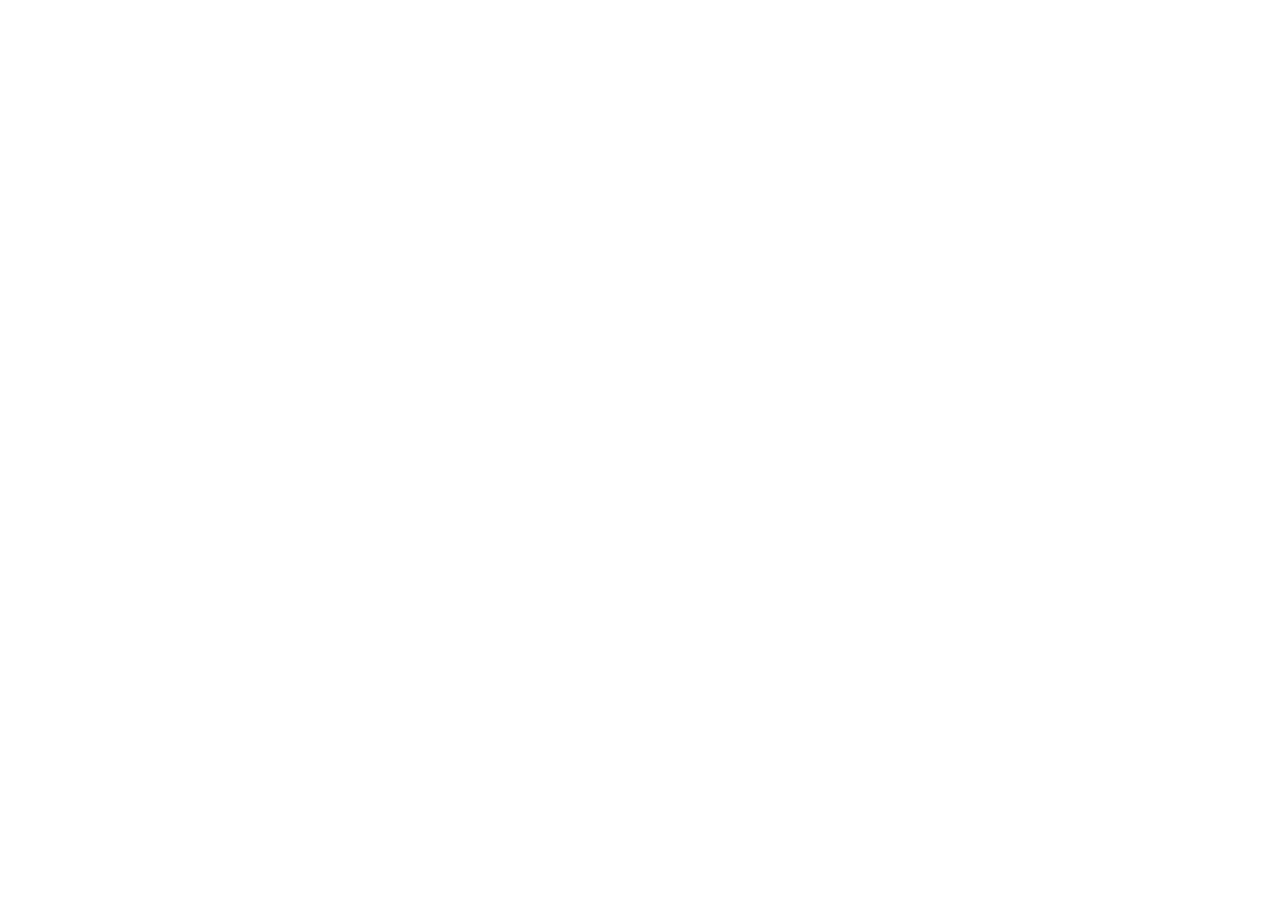
==== commit ae9273f8: "feat!: WaveTrack 3, a rewrite for correct presence, privacy and setup 2.x reported a device to the t" ====
--- a/web/index.html
+++ b/web/index.html
@@ -1,285 +1,52 @@
-<!DOCTYPE html>
-<html lang="pt-BR">
+<!doctype html>
+<html lang="en">
 <head>
- <meta charset="UTF-8">
- <meta name="viewport" content="width=device-width, initial-scale=1.0">
- <title>WaveTrack - Dashboard de Gerenciamento</title>
- <link rel="stylesheet" href="css/style.css">
+  <meta charset="utf-8">
+  <meta name="viewport" content="width=device-width, initial-scale=1">
+  <meta name="color-scheme" content="light dark">
+  <title>WaveTrack</title>
+  <link rel="icon" href="/assets/favicon.svg" type="image/svg+xml">
+  <link rel="stylesheet" href="/assets/app.css">
+  <script type="module" src="/assets/app.js"></script>
 </head>
 <body>
- <div class="container">
- <header>
- <h1> WaveTrack</h1>
- <p class="subtitle">Sistema de Monitoramento de Presença Wi-Fi</p>
- </header>
+  <div id="signin" class="solo" hidden>
+    <section class="card panel">
+      <div class="mark"><svg class="icon"><use href="/assets/icons.svg#logo"/></svg></div>
+      <h1>Sign in to WaveTrack</h1>
+      <p>Paste the admin access token WaveTrack printed when it first started.</p>
+      <form id="signin-form">
+        <div class="field">
+          <label for="token">Access token</label>
+          <input class="input mono" id="token" name="token" autocomplete="current-password" placeholder="wt_…" required>
+        </div>
+        <p class="error" id="signin-error" hidden></p>
+        <button class="button primary" type="submit">Sign in</button>
+      </form>
+      <p class="note">Lost it? Run <span class="mono">wavetrack token reset</span> on the WaveTrack machine.</p>
+    </section>
+  </div>
 
- <div class="stats">
- <div class="stat-card">
- <div class="stat-number" id="totalDevices">0</div>
- <div class="stat-label">Dispositivos Detectados</div>
- <div style="font-size: 0.75em; color: #999; margin-top: 8px; line-height: 1.3;">
- Todos os dispositivos já vistos pela rede
- </div>
- </div>
- <div class="stat-card">
- <div class="stat-number" id="activeDevices">0</div>
- <div class="stat-label">Dispositivos Ativos</div>
- <div style="font-size: 0.75em; color: #999; margin-top: 8px; line-height: 1.3;">
- Vistos nos últimos 20 minutos
- </div>
- </div>
- <div class="stat-card">
- <div class="stat-number" id="totalEmployees">0</div>
- <div class="stat-label">Funcionários Cadastrados</div>
- <div style="font-size: 0.75em; color: #999; margin-top: 8px; line-height: 1.3;">
- Total de funcionários no sistema
- </div>
- </div>
- <div class="stat-card">
- <div class="stat-number" id="presentEmployees">0</div>
- <div class="stat-label">Funcionários Presentes</div>
- <div style="font-size: 0.75em; color: #999; margin-top: 8px; line-height: 1.3;">
- Funcionários com dispositivos ativos
- </div>
- </div>
- </div>
+  <div id="app" hidden>
+    <header class="topbar">
+      <a class="brand" href="#/now"><svg class="icon"><use href="/assets/icons.svg#logo"/></svg><span class="brand-name">WaveTrack</span></a>
+      <nav class="nav" aria-label="Sections">
+        <a href="#/now"><svg class="icon"><use href="/assets/icons.svg#now"/></svg><span>Now</span></a>
+        <a href="#/timeline"><svg class="icon"><use href="/assets/icons.svg#timeline"/></svg><span>Timeline</span></a>
+        <a href="#/history"><svg class="icon"><use href="/assets/icons.svg#history"/></svg><span>History</span></a>
+        <a href="#/people"><svg class="icon"><use href="/assets/icons.svg#people"/></svg><span>People</span></a>
+        <a href="#/nearby"><svg class="icon"><use href="/assets/icons.svg#nearby"/></svg><span>Nearby</span></a>
+      </nav>
+      <div class="topbar-end">
+        <span class="status" id="status"><span class="pulse"></span><span class="label">Connecting…</span></span>
+        <button class="icon-button" id="theme" type="button" aria-label="Switch theme"><svg class="icon"><use href="/assets/icons.svg#moon"/></svg></button>
+        <button class="icon-button" id="signout" type="button" aria-label="Sign out"><svg class="icon"><use href="/assets/icons.svg#logout"/></svg></button>
+      </div>
+    </header>
+    <main id="view" tabindex="-1"></main>
+  </div>
 
- <div style="background: #f8f9fa; padding: 15px; border-radius: 10px; margin-bottom: 30px; border-left: 4px solid #667eea;">
- <p style="margin: 0; color: #555; font-size: 0.9em; line-height: 1.6;">
- <strong style="color: #667eea;"> Sobre os dispositivos:</strong><br>
- <span style="color: #666;">
- • <strong>Detectado</strong> = Já foi visto alguma vez na rede (histórico completo)<br>
- • <strong>Ativo</strong> = Visto nos últimos 20 minutos (pode não estar conectado, apenas próximo)<br>
- • <strong>Conectado</strong> = Está transmitindo dados ativamente na rede agora<br>
- <em style="color: #999;">Nota: Um dispositivo pode estar ativo (próximo) mas não conectado (sem usar a rede).</em>
- </span>
- </p>
- </div>
-
- <div class="main-content">
- <div class="card">
- <!-- Tabs de navegação -->
- <div class="tabs">
- <button class="tab active" onclick="switchTab('current')">
- Tempo Real
- </button>
- <button class="tab" onclick="switchTab('history')">
- Histórico (7 dias)
- </button>
- <button class="tab" onclick="switchTab('employees')">
- Colaboradores
- </button>
- </div>
-
- <!-- Aba: Tempo Real -->
- <div id="tab-current" class="tab-content active">
- <h2> Dispositivos Conectados</h2>
- <div style="display:flex; gap:12px; align-items:center; margin-bottom:16px; flex-wrap: wrap;">
- <label style="display:flex; align-items:center; gap:8px;">
- <input type="checkbox" id="onlyEmployees" /> Somente funcionários
- </label>
- <button class="btn btn-success" onclick="downloadReport()" style="margin-left:auto;">
- Relatório Hoje
- </button>
- <button class="btn btn-danger" onclick="cleanupInactive()">
- Eliminar inativos
- </button>
- </div>
- <div id="devicesTableContainer">
- <table id="devicesTable">
- <thead>
- <tr>
- <th class="sortable" onclick="sortTable('status')">Status<span id="sort-status" class="sort-icon"></span></th>
- <th>MAC Address</th>
- <th>Tipo</th>
- <th>Fabricante</th>
- <th class="sortable" onclick="sortTable('name')">Funcionário<span id="sort-name" class="sort-icon"></span></th>
- <th class="sortable" onclick="sortTable('arrival')">Chegada<span id="sort-arrival" class="sort-icon"></span></th>
- <th>Sinal / Canal</th>
- <th class="sortable" onclick="sortTable('duration')">Tempo online<span id="sort-duration" class="sort-icon"></span></th>
- <th class="sortable" onclick="sortTable('lastseen')">Última atividade<span id="sort-lastseen" class="sort-icon"></span></th>
- <th>Ação</th>
- </tr>
- </thead>
- <tbody id="devicesBody">
- </tbody>
- </table>
- </div>
- </div>
-
- <!-- Aba: Histórico -->
- <div id="tab-history" class="tab-content">
- <h2> Histórico de Presença - Últimos 7 Dias</h2>
- <div id="historyContainer"></div>
- </div>
-
- <!-- Aba: Colaboradores -->
- <div id="tab-employees" class="tab-content">
- <h2> Gerenciamento de Colaboradores</h2>
- <div style="display:flex; justify-content:space-between; align-items:center; margin-bottom:20px;">
- <p style="color:#666; margin:0;">Total de <strong id="employeeCount">0</strong> colaborador(es) cadastrado(s)</p>
- <div style="display:flex; gap:10px;">
- <button class="btn btn-primary" onclick="openQRCodeModal()">
- Gerar QR Code
- </button>
- <button class="btn btn-success" onclick="openNewEmployeeModal()">
- Novo Colaborador
- </button>
- </div>
- </div>
- <div id="employeesTableContainer">
- <table id="employeesTable">
- <thead>
- <tr>
- <th>Nome</th>
- <th>MAC Address</th>
- <th>Departamento</th>
- <th>Tipo de Dispositivo</th>
- <th>Fabricante</th>
- <th>Data de Cadastro</th>
- <th>Ações</th>
- </tr>
- </thead>
- <tbody id="employeesBody">
- </tbody>
- </table>
- </div>
- </div>
- </div>
- </div>
- </div>
-
- <!-- Modal de Cadastro -->
- <div id="associateModal" class="modal">
- <div class="modal-content">
- <h2 id="modalTitle"> Cadastrar Funcionário</h2>
- <form id="associateForm">
- <div class="form-group">
- <label>MAC Address</label>
- <input type="text" id="modalMAC" readonly class="mac-address">
- </div>
- <div class="form-group">
- <label>Nome do Funcionário *</label>
- <input type="text" id="employeeName" required placeholder="Digite o nome completo">
- </div>
- <div class="form-group">
- <label>Departamento</label>
- <input type="text" id="employeeDepartment" placeholder="Ex: TI, RH, Vendas">
- </div>
- <div class="form-group">
- <label>Tipo de Dispositivo</label>
- <select id="deviceType">
- <option value="">Detectado automaticamente</option>
- <optgroup label="Notebooks">
- <option value="notebook-windows">Notebook Windows</option>
- <option value="notebook-mac">Notebook Mac</option>
- <option value="notebook-linux">Notebook Linux</option>
- </optgroup>
- <optgroup label="Smartphones">
- <option value="iphone-17">iPhone 17</option>
- <option value="iphone-16">iPhone 16</option>
- <option value="iphone-15">iPhone 15</option>
- <option value="iphone-14">iPhone 14</option>
- <option value="iphone-13">iPhone 13</option>
- <option value="iphone-12">iPhone 12</option>
- <option value="samsung-s24">Samsung Galaxy S24</option>
- <option value="samsung-s23">Samsung Galaxy S23</option>
- <option value="samsung-a54">Samsung Galaxy A54</option>
- <option value="xiaomi-13">Xiaomi 13</option>
- <option value="xiaomi-redmi">Xiaomi Redmi Note</option>
- <option value="motorola-edge">Motorola Edge</option>
- <option value="motorola-moto-g">Moto G</option>
- </optgroup>
- <optgroup label="Tablets">
- <option value="ipad-pro">iPad Pro</option>
- <option value="ipad-air">iPad Air</option>
- <option value="ipad">iPad</option>
- <option value="samsung-tab-s9">Samsung Galaxy Tab S9</option>
- <option value="samsung-tab-a">Samsung Galaxy Tab A</option>
- </optgroup>
- </select>
- </div>
- <div class="form-group">
- <label>Fabricante</label>
- <select id="deviceVendor">
- <option value="">Detectado automaticamente</option>
- <option value="Apple">Apple</option>
- <option value="Samsung">Samsung</option>
- <option value="Xiaomi">Xiaomi</option>
- <option value="Motorola">Motorola</option>
- <option value="Dell">Dell</option>
- <option value="HP">HP</option>
- <option value="Lenovo">Lenovo</option>
- <option value="Asus">Asus</option>
- <option value="Acer">Acer</option>
- <option value="LG">LG</option>
- <option value="Huawei">Huawei</option>
- <option value="OnePlus">OnePlus</option>
- <option value="Google">Google</option>
- <option value="Microsoft">Microsoft</option>
- <option value="Sony">Sony</option>
- </select>
- </div>
- <div style="display: flex; gap: 10px; margin-top: 30px;">
- <button type="submit" class="btn btn-success" style="flex: 1;">Salvar</button>
- <button type="button" class="btn btn-primary" onclick="closeModal()" style="flex: 1;">Cancelar</button>
- </div>
- </form>
- </div>
- </div>
-
- <!-- Modal do QR Code -->
- <div id="qrModal" class="modal">
- <div class="modal-content" style="max-width: 500px;">
- <span class="close" onclick="closeQRModal()">&times;</span>
- <h2 style="margin-bottom: 20px;"> QR Code de Cadastro</h2>
-
- <div id="qrLoading" style="text-align:center; padding:40px; display:none;">
- <div style="margin: 0 auto; width: 50px; height: 50px; border: 4px solid #f3f3f3; border-top: 4px solid #4CAF50; border-radius: 50%; animation: spin 1s linear infinite;"></div>
- <p style="margin-top:15px; color:#666;">Gerando QR Code...</p>
- </div>
-
- <div id="qrContent" style="display:none;">
- <div style="background:#f9f9f9; padding:20px; border-radius:10px; text-align:center; margin-bottom:20px;">
- <img id="qrCodeImage" src="" alt="QR Code" style="max-width:100%; height:auto; border-radius:8px;">
- </div>
-
- <div style="background:#e8f5e9; border-left:4px solid #4CAF50; padding:15px; border-radius:5px; margin-bottom:15px;">
- <p style="margin:0; font-size:14px; line-height:1.6;">
- <strong> Instruções:</strong><br>
- 1. Peça ao novo colaborador para escanear este QR Code<br>
- 2. O colaborador deve estar conectado à mesma rede Wi-Fi<br>
- 3. O QR Code expira em <strong>24 horas</strong><br>
- 4. Pode ser usado <strong>apenas uma vez</strong>
- </p>
- </div>
-
- <div style="background:#fff3e0; border-left:4px solid #ff9800; padding:15px; border-radius:5px; margin-bottom:20px;">
- <p style="margin:0; font-size:13px;">
- Este QR Code expira em <strong id="qrExpiration">24 horas</strong>
- </p>
- </div>
-
- <div style="display:flex; gap:10px;">
- <button class="btn btn-primary" onclick="copyQRLink()" style="flex:1;">
- Copiar Link
- </button>
- <button class="btn btn-success" onclick="closeQRModal()" style="flex:1;">
- Fechar
- </button>
- </div>
- </div>
-
- <div id="qrError" style="display:none; background:#ffebee; border-left:4px solid #f44336; padding:15px; border-radius:5px;">
- <p style="margin:0; color:#c62828;" id="qrErrorMessage"></p>
- </div>
- </div>
- </div>
-
- <button class="refresh-btn" onclick="loadData()" title="Atualizar dados">
- ↻
- </button>
-
- <script src="js/app.js?v=7"></script>
+  <dialog id="dialog"></dialog>
+  <div class="toast" id="toast" role="status" aria-live="polite"></div>
 </body>
 </html>
